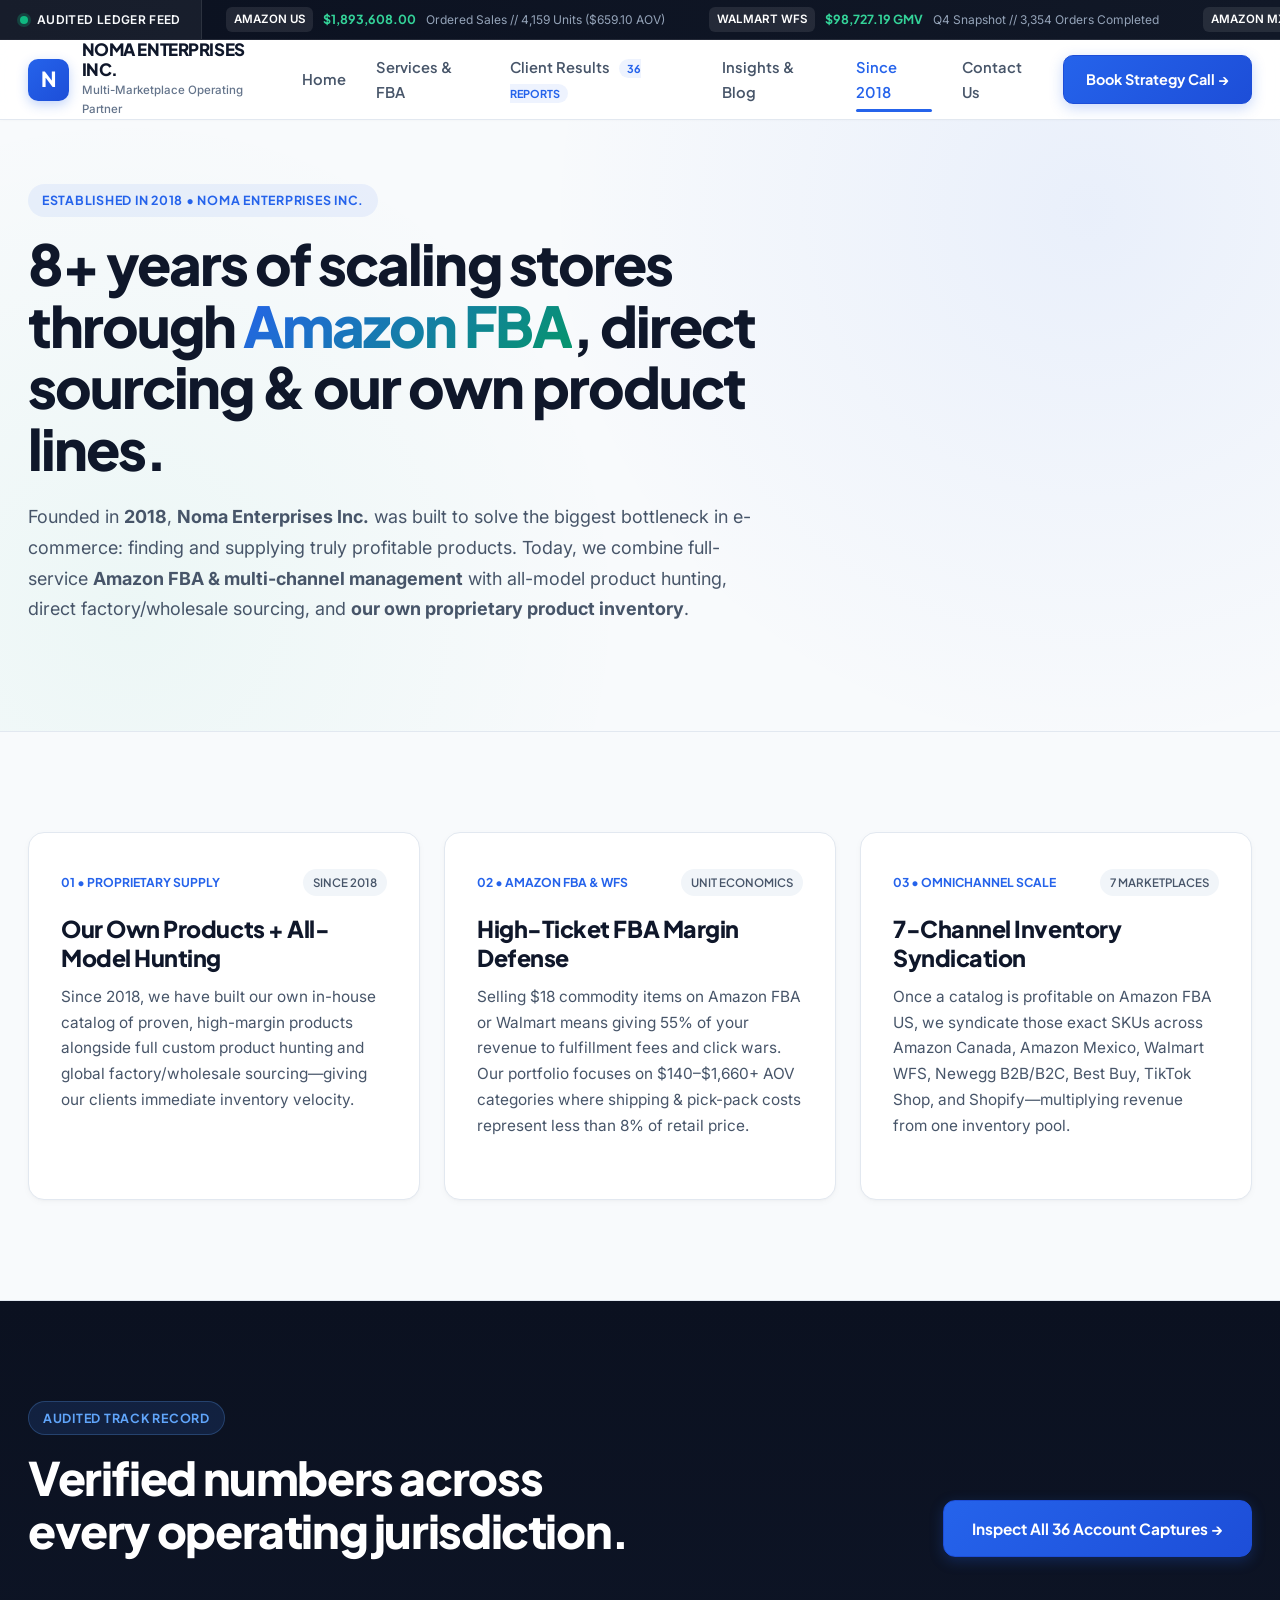
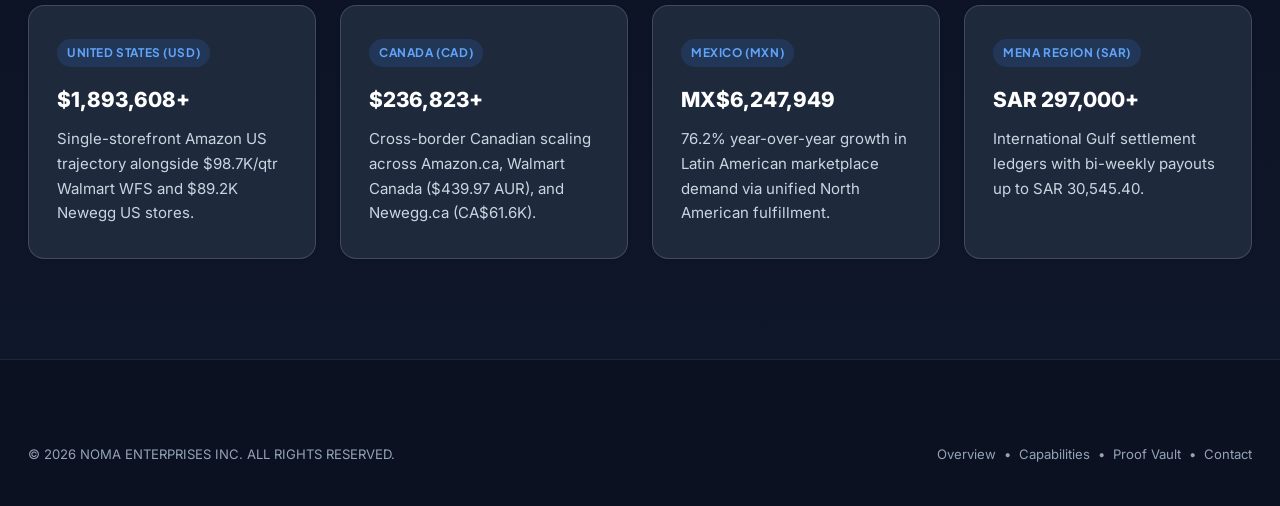
==== about.html @ 9e3e48c3 "Initial commit: Noma Enterprises Inc website (Est. 2018)" ====
<!DOCTYPE html>
<html lang="en">
<head>
  <meta charset="UTF-8" />
  <meta name="viewport" content="width=device-width, initial-scale=1.0" />
  <title>Operating Thesis &amp; Leadership — Noma Enterprises Inc.</title>
  <meta name="description" content="Learn why Noma Enterprises Inc. was built to replace unverified e-commerce marketing agencies with disciplined supply-chain, unit-economics, and multi-marketplace execution." />
  <link rel="stylesheet" href="styles.css" />
</head>
<body>

  <!-- TOP LIVE SETTLEMENT TICKER BAR -->
  <div class="ledger-topbar">
    <div class="ledger-topbar-badge">
      <span class="status-dot"></span>
      <span>AUDITED LEDGER FEED</span>
    </div>
    <div class="ticker-wrap">
      <div class="ticker-track">
        <span class="ticker-item"><span class="ticker-platform">AMAZON US</span> <span class="ticker-val">$1,893,608.00</span> <span class="ticker-meta">Ordered Sales // 4,159 Units ($659.10 AOV)</span></span>
        <span class="ticker-item"><span class="ticker-platform">WALMART WFS</span> <span class="ticker-val">$98,727.19 GMV</span> <span class="ticker-meta">Q4 Snapshot // 3,354 Orders Completed</span></span>
        <span class="ticker-item"><span class="ticker-platform">AMAZON MX</span> <span class="ticker-val">MX$6,247,949.50</span> <span class="ticker-meta">FY 2024 // +76.2% YoY Expansion</span></span>
        <span class="ticker-item"><span class="ticker-platform">NEWEGG US</span> <span class="ticker-val">$89,293.62</span> <span class="ticker-meta">100% Non-Promo Organic // $647.06 AOV</span></span>
      </div>
    </div>
  </div>

  <!-- SITE HEADER -->
  <header class="site-header">
    <div class="header-inner">
      <a href="index.html" class="brand-logo">
        <div class="brand-mark">N</div>
        <div class="brand-text">
          <span class="brand-name">NOMA ENTERPRISES INC.</span>
          <span class="brand-sub">Multi-Marketplace Operating Partner</span>
        </div>
      </a>

      <nav class="main-nav" id="mainNav">
        <a href="index.html" class="nav-link">Home</a>
        <a href="services.html" class="nav-link">Services &amp; FBA</a>
        <a href="portfolio.html" class="nav-link">Client Results <span class="nav-badge">36 REPORTS</span></a>
        <a href="blog.html" class="nav-link">Insights &amp; Blog</a>
        <a href="about.html" class="nav-link active">Since 2018</a>
        <a href="contact.html" class="nav-link">Contact Us</a>
      </nav>

      <div class="header-actions">
        <a href="contact.html" class="btn btn-klein">Book Strategy Call →</a>
        <button class="mobile-menu-btn" id="mobileMenuBtn" aria-label="Toggle Menu">☰</button>
      </div>
    </div>
  </header>

  <!-- HERO -->
  <section class="hero-section" style="padding: 64px 0 72px;">
    <div class="container">
      <div class="section-index">Established in 2018 • Noma Enterprises Inc.</div>
      <h1 class="hero-title" style="max-width: 19ch;">
        8+ years of scaling stores through <em>Amazon FBA</em>, direct sourcing &amp; our own product lines.
      </h1>
      <p class="hero-lead" style="max-width: 68ch;">
        Founded in <strong>2018</strong>, <strong>Noma Enterprises Inc.</strong> was built to solve the biggest bottleneck in e-commerce: finding and supplying truly profitable products. Today, we combine full-service <strong>Amazon FBA &amp; multi-channel management</strong> with all-model product hunting, direct factory/wholesale sourcing, and <strong>our own proprietary product inventory</strong>.
      </p>
    </div>
  </section>

  <!-- 3 PILLARS OF THE NOMA THESIS -->
  <section class="section-pad" style="border-bottom: 1px solid var(--border-light);">
    <div class="container">
      <div class="services-matrix">
        <div class="service-cell">
          <div>
            <div class="service-num"><span>01 • PROPRIETARY SUPPLY</span><span class="service-tag">SINCE 2018</span></div>
            <h3 class="service-title">Our Own Products + All-Model Hunting</h3>
            <p class="service-desc">
              Since 2018, we have built our own in-house catalog of proven, high-margin products alongside full custom product hunting and global factory/wholesale sourcing—giving our clients immediate inventory velocity.
            </p>
          </div>
        </div>

        <div class="service-cell">
          <div>
            <div class="service-num"><span>02 • AMAZON FBA &amp; WFS</span><span class="service-tag">UNIT ECONOMICS</span></div>
            <h3 class="service-title">High-Ticket FBA Margin Defense</h3>
            <p class="service-desc">
              Selling $18 commodity items on Amazon FBA or Walmart means giving 55% of your revenue to fulfillment fees and click wars. Our portfolio focuses on $140–$1,660+ AOV categories where shipping &amp; pick-pack costs represent less than 8% of retail price.
            </p>
          </div>
        </div>

        <div class="service-cell">
          <div>
            <div class="service-num"><span>03 • OMNICHANNEL SCALE</span><span class="service-tag">7 MARKETPLACES</span></div>
            <h3 class="service-title">7-Channel Inventory Syndication</h3>
            <p class="service-desc">
              Once a catalog is profitable on Amazon FBA US, we syndicate those exact SKUs across Amazon Canada, Amazon Mexico, Walmart WFS, Newegg B2B/B2C, Best Buy, TikTok Shop, and Shopify—multiplying revenue from one inventory pool.
            </p>
          </div>
        </div>
      </div>
    </div>
  </section>

  <!-- GLOBAL FOOTPRINT NUMBERS -->
  <section class="section-pad theme-dark">
    <div class="container">
      <div class="section-header-split">
        <div>
          <div class="section-index">AUDITED TRACK RECORD</div>
          <h2 class="section-title">Verified numbers across<br />every operating jurisdiction.</h2>
        </div>
        <div>
          <a href="portfolio.html" class="btn btn-klein btn-lg">Inspect All 36 Account Captures →</a>
        </div>
      </div>

      <div class="protocol-grid">
        <div class="protocol-step" style="background:var(--bg-obsidian-card); border-color:var(--border-dark-strong);">
          <span class="protocol-phase">UNITED STATES (USD)</span>
          <h3 class="protocol-title" style="color:#fff; font-family:var(--font-mono);">$1,893,608+</h3>
          <p class="protocol-text" style="color:var(--ink-on-dark-secondary);">
            Single-storefront Amazon US trajectory alongside $98.7K/qtr Walmart WFS and $89.2K Newegg US stores.
          </p>
        </div>

        <div class="protocol-step" style="background:var(--bg-obsidian-card); border-color:var(--border-dark-strong);">
          <span class="protocol-phase">CANADA (CAD)</span>
          <h3 class="protocol-title" style="color:#fff; font-family:var(--font-mono);">$236,823+</h3>
          <p class="protocol-text" style="color:var(--ink-on-dark-secondary);">
            Cross-border Canadian scaling across Amazon.ca, Walmart Canada ($439.97 AUR), and Newegg.ca (CA$61.6K).
          </p>
        </div>

        <div class="protocol-step" style="background:var(--bg-obsidian-card); border-color:var(--border-dark-strong);">
          <span class="protocol-phase">MEXICO (MXN)</span>
          <h3 class="protocol-title" style="color:#fff; font-family:var(--font-mono);">MX$6,247,949</h3>
          <p class="protocol-text" style="color:var(--ink-on-dark-secondary);">
            76.2% year-over-year growth in Latin American marketplace demand via unified North American fulfillment.
          </p>
        </div>

        <div class="protocol-step" style="background:var(--bg-obsidian-card); border-color:var(--border-dark-strong);">
          <span class="protocol-phase">MENA REGION (SAR)</span>
          <h3 class="protocol-title" style="color:#fff; font-family:var(--font-mono);">SAR 297,000+</h3>
          <p class="protocol-text" style="color:var(--ink-on-dark-secondary);">
            International Gulf settlement ledgers with bi-weekly payouts up to SAR 30,545.40.
          </p>
        </div>
      </div>
    </div>
  </section>

  <!-- FOOTER -->
  <footer class="site-footer">
    <div class="container">
      <div class="footer-bottom" style="padding-top:0; border-top:none;">
        <span>© 2026 NOMA ENTERPRISES INC. ALL RIGHTS RESERVED.</span>
        <span><a href="index.html">Overview</a> &nbsp;•&nbsp; <a href="services.html">Capabilities</a> &nbsp;•&nbsp; <a href="portfolio.html">Proof Vault</a> &nbsp;•&nbsp; <a href="contact.html">Contact</a></span>
      </div>
    </div>
  </footer>

  <script src="script.js"></script>
</body>
</html>
---- styles.css ----
/* ============================================================================
   NOMA ENTERPRISES INC. — MODERN EXECUTIVE FINTECH & COMMERCE DESIGN SYSTEM
   Typography: Plus Jakarta Sans + Inter (Zero old-style serif, ultra-clean)
   Aesthetic: Crisp Daylight Alabaster (#F8FAFC), Deep Executive Navy (#0B1120),
              Royal Blue (#2563EB), & Emerald Growth (#059669)
   ============================================================================ */

@import url('https://fonts.googleapis.com/css2?family=Inter:wght@400;500;600;700&family=Plus+Jakarta+Sans:wght@500;600;700;800&display=swap');

:root {
  /* Clean Executive Light Surfaces */
  --bg-page: #F8FAFC;
  --bg-subtle: #F1F5F9;
  --bg-card: #FFFFFF;
  --border-subtle: #E2E8F0;
  --border-strong: #CBD5E1;

  /* Deep Executive Navy Surfaces */
  --bg-navy: #0B1120;
  --bg-navy-elevated: #111827;
  --bg-navy-card: #1E293B;
  --border-navy: rgba(255, 255, 255, 0.09);
  --border-navy-strong: rgba(255, 255, 255, 0.16);

  /* Crisp Typography Colors */
  --text-main: #0F172A;
  --text-body: #475569;
  --text-muted: #64748B;
  --text-white: #FFFFFF;
  --text-on-navy: #CBD5E1;
  --text-on-navy-muted: #94A3B8;

  /* Brand & Financial Accents */
  --brand-primary: #2563EB;
  --brand-primary-hover: #1D4ED8;
  --brand-primary-soft: rgba(37, 99, 235, 0.08);
  --brand-emerald: #059669;
  --brand-emerald-bright: #10B981;
  --brand-emerald-soft: rgba(16, 185, 129, 0.12);
  --brand-amber: #D97706;

  /* Modern Sans-Serif Font Stack (Clean, Corporate, Attractive) */
  --font-display: 'Plus Jakarta Sans', -apple-system, BlinkMacSystemFont, 'Segoe UI', sans-serif;
  --font-sans: 'Inter', -apple-system, BlinkMacSystemFont, 'Segoe UI', sans-serif;
  --font-num: 'Plus Jakarta Sans', sans-serif;

  /* Alias legacy variables so any inline styles look clean */
  --font-serif: var(--font-display);
  --font-mono: var(--font-sans);
  --bg-paper: var(--bg-page);
  --bg-paper-elevated: var(--bg-subtle);
  --bg-card-light: var(--bg-card);
  --border-light: var(--border-subtle);
  --border-light-strong: var(--border-strong);
  --bg-obsidian: var(--bg-navy);
  --bg-obsidian-elevated: var(--bg-navy-elevated);
  --bg-obsidian-card: var(--bg-navy-card);
  --border-dark: var(--border-navy);
  --border-dark-strong: var(--border-navy-strong);
  --ink-primary: var(--text-main);
  --ink-secondary: var(--text-body);
  --ink-muted: var(--text-muted);
  --ink-on-dark: var(--text-white);
  --ink-on-dark-secondary: var(--text-on-navy);
  --ink-on-dark-muted: var(--text-on-navy-muted);
  --accent-klein: var(--brand-primary);
  --accent-copper: var(--brand-primary);
  --accent-copper-light: #60A5FA;
  --accent-emerald: var(--brand-emerald);
  --accent-emerald-bright: var(--brand-emerald-bright);

  /* Layout & Soft Radii */
  --container-max: 1320px;
  --header-height: 80px;
  --radius-xs: 8px;
  --radius-sm: 12px;
  --radius-md: 16px;
  --radius-lg: 24px;
  --radius-pill: 9999px;

  /* Refined Shadows */
  --shadow-sm: 0 2px 8px -2px rgba(15, 23, 42, 0.05), 0 1px 3px -1px rgba(15, 23, 42, 0.04);
  --shadow-md: 0 12px 32px -8px rgba(15, 23, 42, 0.08), 0 4px 12px -4px rgba(15, 23, 42, 0.04);
  --shadow-lg: 0 24px 48px -12px rgba(15, 23, 42, 0.14);
  --shadow-blue: 0 10px 25px -5px rgba(37, 99, 235, 0.35);

  --ease-out: cubic-bezier(0.16, 1, 0.3, 1);
}

/* Reset & Base */
*, *::before, *::after {
  box-sizing: border-box;
  margin: 0;
  padding: 0;
}

html {
  scroll-behavior: smooth;
  font-size: 16px;
  -webkit-font-smoothing: antialiased;
  -moz-osx-font-smoothing: grayscale;
}

body {
  font-family: var(--font-sans);
  background-color: var(--bg-page);
  color: var(--text-main);
  line-height: 1.65;
  overflow-x: hidden;
}

::selection {
  background: var(--brand-primary);
  color: #FFFFFF;
}

img {
  max-width: 100%;
  height: auto;
  display: block;
}

a {
  color: inherit;
  text-decoration: none;
  transition: all 0.2s ease;
}

button, input, select, textarea {
  font-family: inherit;
  font-size: inherit;
  color: inherit;
  background: none;
  border: none;
}

button {
  cursor: pointer;
}

/* ============================================================================
   CLEAN TYPOGRAPHY & SECTION HEADERS
   ============================================================================ */

.container {
  max-width: var(--container-max);
  margin: 0 auto;
  padding: 0 28px;
}

@media (max-width: 768px) {
  .container {
    padding: 0 20px;
  }
}

.mono-tag {
  font-family: var(--font-display);
  font-size: 0.76rem;
  font-weight: 700;
  text-transform: uppercase;
  letter-spacing: 0.06em;
  display: inline-flex;
  align-items: center;
  gap: 8px;
}

.mono-num {
  font-family: var(--font-display);
  font-variant-numeric: tabular-nums;
  font-weight: 700;
}

.serif-italic {
  font-family: var(--font-display);
  font-style: normal;
  font-weight: 800;
  background: linear-gradient(135deg, #60A5FA 0%, #34D399 100%);
  -webkit-background-clip: text;
  -webkit-text-fill-color: transparent;
}

.section-index {
  font-family: var(--font-display);
  font-size: 0.78rem;
  font-weight: 700;
  letter-spacing: 0.06em;
  text-transform: uppercase;
  color: var(--brand-primary);
  background: var(--brand-primary-soft);
  padding: 6px 14px;
  border-radius: var(--radius-pill);
  display: inline-flex;
  align-items: center;
  gap: 8px;
  margin-bottom: 16px;
}

.theme-dark .section-index {
  color: #60A5FA;
  background: rgba(59, 130, 246, 0.14);
  border: 1px solid rgba(96, 165, 250, 0.25);
}

.section-title {
  font-family: var(--font-display);
  font-size: clamp(2.1rem, 3.6vw, 3.1rem);
  font-weight: 800;
  line-height: 1.15;
  letter-spacing: -0.03em;
  color: var(--text-main);
}

.theme-dark .section-title {
  color: #FFFFFF;
}

.section-subtitle {
  font-size: 1.05rem;
  color: var(--text-body);
  max-width: 58ch;
  line-height: 1.7;
  font-weight: 400;
}

.theme-dark .section-subtitle {
  color: var(--text-on-navy);
}

/* ============================================================================
   TOP ANNOUNCEMENT & LIVE RESULTS TICKER
   ============================================================================ */

.ledger-topbar {
  background: linear-gradient(90deg, #0B1120 0%, #111827 100%);
  color: var(--text-white);
  border-bottom: 1px solid var(--border-navy);
  font-family: var(--font-sans);
  font-size: 0.78rem;
  height: 40px;
  display: flex;
  align-items: center;
  overflow: hidden;
  position: relative;
  z-index: 1001;
}

.ledger-topbar-badge {
  background: rgba(255, 255, 255, 0.05);
  padding: 0 20px;
  height: 100%;
  display: flex;
  align-items: center;
  gap: 9px;
  border-right: 1px solid var(--border-navy);
  white-space: nowrap;
  z-index: 2;
  font-weight: 600;
  font-size: 0.75rem;
  letter-spacing: 0.03em;
  color: #F8FAFC;
}

.status-dot {
  width: 8px;
  height: 8px;
  border-radius: 50%;
  background-color: var(--brand-emerald-bright);
  box-shadow: 0 0 0 3px rgba(16, 185, 129, 0.25);
  animation: pulseDot 2.2s infinite ease-in-out;
}

@keyframes pulseDot {
  0%, 100% { opacity: 1; transform: scale(1); }
  50% { opacity: 0.6; transform: scale(0.92); }
}

.ticker-wrap {
  flex: 1;
  overflow: hidden;
  position: relative;
}

.ticker-track {
  display: flex;
  align-items: center;
  gap: 44px;
  width: max-content;
  animation: tickerScroll 48s linear infinite;
  padding-left: 24px;
}

.ticker-track:hover {
  animation-play-state: paused;
}

@keyframes tickerScroll {
  0% { transform: translateX(0); }
  100% { transform: translateX(-50%); }
}

.ticker-item {
  display: inline-flex;
  align-items: center;
  gap: 10px;
  white-space: nowrap;
  color: var(--text-on-navy);
}

.ticker-platform {
  color: #FFFFFF;
  font-weight: 600;
  font-size: 0.72rem;
  padding: 3px 8px;
  background: rgba(255, 255, 255, 0.09);
  border-radius: 6px;
}

.ticker-val {
  color: #34D399;
  font-weight: 700;
  font-family: var(--font-display);
}

.ticker-meta {
  color: var(--text-on-navy-muted);
  font-size: 0.75rem;
}

/* ============================================================================
   NAVIGATION HEADER
   ============================================================================ */

.site-header {
  position: sticky;
  top: 0;
  z-index: 1000;
  height: var(--header-height);
  background: rgba(255, 255, 255, 0.88);
  backdrop-filter: blur(16px);
  -webkit-backdrop-filter: blur(16px);
  border-bottom: 1px solid var(--border-subtle);
  box-shadow: 0 1px 3px rgba(15, 23, 42, 0.02);
}

.header-inner {
  max-width: var(--container-max);
  margin: 0 auto;
  padding: 0 28px;
  height: 100%;
  display: flex;
  align-items: center;
  justify-content: space-between;
  gap: 24px;
}

.brand-logo {
  display: flex;
  align-items: center;
  gap: 13px;
}

.brand-mark {
  width: 42px;
  height: 42px;
  background: linear-gradient(135deg, #2563EB 0%, #1D4ED8 100%);
  color: #FFFFFF;
  display: grid;
  place-items: center;
  font-family: var(--font-display);
  font-weight: 800;
  font-size: 1.3rem;
  border-radius: 10px;
  box-shadow: 0 4px 12px rgba(37, 99, 235, 0.28);
}

.brand-text {
  display: flex;
  flex-direction: column;
}

.brand-name {
  font-family: var(--font-display);
  font-weight: 800;
  font-size: 1.06rem;
  letter-spacing: -0.025em;
  line-height: 1.15;
  color: var(--text-main);
}

.brand-sub {
  font-family: var(--font-sans);
  font-size: 0.72rem;
  font-weight: 500;
  color: var(--text-muted);
  margin-top: 2px;
}

.main-nav {
  display: flex;
  align-items: center;
  gap: 30px;
}

.nav-link {
  font-family: var(--font-display);
  font-size: 0.92rem;
  font-weight: 600;
  color: var(--text-body);
  position: relative;
  padding: 8px 0;
}

.nav-link:hover,
.nav-link.active {
  color: var(--brand-primary);
}

.nav-link.active::after {
  content: "";
  position: absolute;
  left: 0;
  right: 0;
  bottom: 0;
  height: 2.5px;
  border-radius: 2px;
  background: var(--brand-primary);
}

.nav-badge {
  font-family: var(--font-display);
  font-size: 0.68rem;
  background: var(--brand-primary-soft);
  color: var(--brand-primary);
  padding: 3px 8px;
  border-radius: var(--radius-pill);
  margin-left: 6px;
  font-weight: 700;
}

.header-actions {
  display: flex;
  align-items: center;
  gap: 12px;
}

/* Polished Modern Buttons */
.btn {
  display: inline-flex;
  align-items: center;
  justify-content: center;
  gap: 10px;
  padding: 12px 22px;
  font-family: var(--font-display);
  font-size: 0.9rem;
  font-weight: 700;
  border-radius: 10px;
  transition: all 0.22s var(--ease-out);
  white-space: nowrap;
}

.btn-primary {
  background: var(--bg-navy);
  color: #FFFFFF;
  border: 1px solid var(--bg-navy);
}

.btn-primary:hover {
  background: var(--brand-primary);
  border-color: var(--brand-primary);
  transform: translateY(-1px);
  box-shadow: var(--shadow-blue);
}

.btn-klein {
  background: linear-gradient(135deg, #2563EB 0%, #1D4ED8 100%);
  color: #FFFFFF;
  border: 1px solid #1D4ED8;
  box-shadow: 0 4px 14px rgba(37, 99, 235, 0.25);
}

.btn-klein:hover {
  background: linear-gradient(135deg, #1D4ED8 0%, #1E40AF 100%);
  transform: translateY(-2px);
  box-shadow: var(--shadow-blue);
}

.btn-outline {
  background: #FFFFFF;
  color: var(--text-main);
  border: 1px solid var(--border-strong);
  box-shadow: var(--shadow-sm);
}

.btn-outline:hover {
  border-color: var(--brand-primary);
  color: var(--brand-primary);
  transform: translateY(-1px);
}

.btn-outline-dark {
  background: rgba(255, 255, 255, 0.05);
  color: #FFFFFF;
  border: 1px solid var(--border-navy-strong);
}

.btn-outline-dark:hover {
  border-color: #60A5FA;
  background: rgba(255, 255, 255, 0.1);
}

.btn-lg {
  padding: 15px 28px;
  font-size: 0.96rem;
  border-radius: 12px;
}

.mobile-menu-btn {
  display: none;
  width: 42px;
  height: 42px;
  border: 1px solid var(--border-strong);
  border-radius: 10px;
  align-items: center;
  justify-content: center;
  background: #fff;
}

@media (max-width: 1024px) {
  .main-nav {
    display: none;
  }
  .main-nav.open {
    display: flex;
    flex-direction: column;
    position: absolute;
    top: var(--header-height);
    left: 0;
    right: 0;
    background: #FFFFFF;
    border-bottom: 1px solid var(--border-strong);
    padding: 24px 28px;
    gap: 16px;
    align-items: flex-start;
    box-shadow: var(--shadow-lg);
  }
  .mobile-menu-btn {
    display: inline-flex;
  }
}

/* ============================================================================
   HERO SECTION — MODERN EXECUTIVE + POLISHED DASHBOARD SHOWCASE
   ============================================================================ */

.hero-section {
  padding: 72px 0 92px;
  background: radial-gradient(circle at 85% 15%, rgba(37, 99, 235, 0.07) 0%, transparent 45%),
              radial-gradient(circle at 10% 80%, rgba(16, 185, 129, 0.05) 0%, transparent 40%),
              var(--bg-page);
  border-bottom: 1px solid var(--border-subtle);
  position: relative;
}

.hero-grid {
  display: grid;
  grid-template-columns: 1.05fr 0.95fr;
  gap: 56px;
  align-items: center;
}

@media (max-width: 1080px) {
  .hero-grid {
    grid-template-columns: 1fr;
    gap: 48px;
  }
}

.hero-eyebrow {
  display: inline-flex;
  align-items: center;
  gap: 10px;
  padding: 6px 14px 6px 8px;
  background: #FFFFFF;
  border: 1px solid var(--border-strong);
  border-radius: var(--radius-pill);
  margin-bottom: 24px;
  font-family: var(--font-display);
  font-size: 0.78rem;
  font-weight: 700;
  color: var(--text-main);
  box-shadow: var(--shadow-sm);
}

.hero-eyebrow span.code-pill {
  background: var(--brand-primary);
  color: #FFFFFF;
  padding: 3px 10px;
  border-radius: var(--radius-pill);
  font-size: 0.7rem;
  font-weight: 700;
}

.hero-title {
  font-family: var(--font-display);
  font-size: clamp(2.5rem, 4.4vw, 3.85rem);
  font-weight: 800;
  line-height: 1.1;
  letter-spacing: -0.035em;
  color: var(--text-main);
  margin-bottom: 22px;
}

.hero-title em {
  font-style: normal;
  background: linear-gradient(135deg, #2563EB 0%, #059669 100%);
  -webkit-background-clip: text;
  -webkit-text-fill-color: transparent;
}

.hero-lead {
  font-size: 1.125rem;
  color: var(--text-body);
  line-height: 1.7;
  max-width: 56ch;
  margin-bottom: 34px;
}

.hero-cta-row {
  display: flex;
  flex-wrap: wrap;
  align-items: center;
  gap: 14px;
  margin-bottom: 42px;
}

/* Clean Rounded KPI Cards inside Hero */
.hero-kpi-grid {
  display: grid;
  grid-template-columns: repeat(3, 1fr);
  gap: 14px;
}

@media (max-width: 560px) {
  .hero-kpi-grid {
    grid-template-columns: 1fr;
  }
}

.hero-kpi-cell {
  padding: 18px 20px;
  background: #FFFFFF;
  border: 1px solid var(--border-subtle);
  border-radius: var(--radius-sm);
  box-shadow: var(--shadow-sm);
}

.hero-kpi-num {
  font-family: var(--font-display);
  font-size: clamp(1.4rem, 2.1vw, 1.8rem);
  font-weight: 800;
  color: var(--text-main);
  letter-spacing: -0.03em;
  line-height: 1.15;
}

.hero-kpi-label {
  font-size: 0.8rem;
  color: var(--text-muted);
  margin-top: 5px;
  font-weight: 500;
}

/* Hero Right: Interactive Executive Proof Console */
.proof-console {
  background: var(--bg-navy);
  color: #FFFFFF;
  border-radius: var(--radius-lg);
  border: 1px solid rgba(255, 255, 255, 0.12);
  box-shadow: 0 32px 64px -16px rgba(11, 17, 32, 0.32);
  overflow: hidden;
}

.console-topbar {
  display: flex;
  align-items: center;
  justify-content: space-between;
  padding: 14px 20px;
  background: rgba(255, 255, 255, 0.03);
  border-bottom: 1px solid var(--border-navy);
}

.console-dots {
  display: flex;
  align-items: center;
  gap: 7px;
}

.console-dots span {
  width: 10px;
  height: 10px;
  border-radius: 50%;
}

.console-dots span:nth-child(1) { background: #F87171; }
.console-dots span:nth-child(2) { background: #FBBF24; }
.console-dots span:nth-child(3) { background: #34D399; }

.console-title {
  font-family: var(--font-display);
  font-size: 0.76rem;
  font-weight: 700;
  color: var(--text-on-navy);
  letter-spacing: 0.03em;
}

.console-verified-tag {
  font-family: var(--font-display);
  font-size: 0.7rem;
  font-weight: 700;
  color: #34D399;
  background: rgba(16, 185, 129, 0.14);
  padding: 4px 10px;
  border-radius: var(--radius-pill);
  border: 1px solid rgba(52, 211, 153, 0.3);
}

.console-tabs {
  display: flex;
  gap: 6px;
  padding: 10px 16px;
  border-bottom: 1px solid var(--border-navy);
  background: #0F172A;
  overflow-x: auto;
}

.console-tab {
  padding: 8px 14px;
  font-family: var(--font-display);
  font-size: 0.76rem;
  font-weight: 700;
  color: var(--text-on-navy-muted);
  border-radius: 8px;
  white-space: nowrap;
  transition: all 0.18s ease;
}

.console-tab:hover {
  color: #FFFFFF;
  background: rgba(255, 255, 255, 0.06);
}

.console-tab.active {
  color: #FFFFFF;
  background: var(--brand-primary);
  box-shadow: 0 4px 12px rgba(37, 99, 235, 0.35);
}

.console-body {
  padding: 22px;
}

.console-metrics-bar {
  display: grid;
  grid-template-columns: repeat(3, 1fr);
  gap: 12px;
  margin-bottom: 18px;
}

.console-metric-box {
  background: rgba(255, 255, 255, 0.04);
  border: 1px solid var(--border-navy);
  padding: 14px 16px;
  border-radius: var(--radius-sm);
}

.console-metric-label {
  font-size: 0.72rem;
  font-weight: 500;
  color: var(--text-on-navy-muted);
}

.console-metric-val {
  font-family: var(--font-display);
  font-size: 1.25rem;
  font-weight: 800;
  color: #FFFFFF;
  margin-top: 4px;
}

.console-metric-val.emerald {
  color: #34D399;
}

/* Framed Dashboard Preview Container so raw screenshots look sleek & intentional */
.console-screenshot-frame {
  position: relative;
  border-radius: var(--radius-sm);
  overflow: hidden;
  border: 1px solid rgba(255, 255, 255, 0.15);
  background: #F8FAFC;
  padding: 10px;
  cursor: zoom-in;
  box-shadow: inset 0 2px 6px rgba(15, 23, 42, 0.06);
}

.console-screenshot-frame img {
  width: 100%;
  height: 265px;
  object-fit: contain;
  object-position: center;
  background: #FFFFFF;
  border-radius: 6px;
  transition: transform 0.35s var(--ease-out);
}

.console-screenshot-frame:hover img {
  transform: scale(1.015);
}

.console-zoom-hint {
  position: absolute;
  bottom: 16px;
  right: 16px;
  background: rgba(15, 23, 42, 0.88);
  color: #fff;
  font-family: var(--font-display);
  font-size: 0.74rem;
  font-weight: 600;
  padding: 7px 14px;
  border-radius: var(--radius-pill);
  border: 1px solid rgba(255, 255, 255, 0.18);
  display: flex;
  align-items: center;
  gap: 6px;
  backdrop-filter: blur(8px);
}

.console-footer {
  margin-top: 16px;
  display: flex;
  align-items: center;
  justify-content: space-between;
  font-size: 0.76rem;
  font-weight: 500;
  color: var(--text-on-navy-muted);
}

/* ============================================================================
   7-MARKETPLACE ECOSYSTEM BAR
   ============================================================================ */

.ecosystem-bar {
  background: #FFFFFF;
  border-bottom: 1px solid var(--border-subtle);
  padding: 26px 0;
}

.ecosystem-inner {
  display: flex;
  align-items: center;
  justify-content: space-between;
  gap: 24px;
  flex-wrap: wrap;
}

.ecosystem-label {
  font-family: var(--font-display);
  font-size: 0.82rem;
  color: var(--text-muted);
  font-weight: 700;
}

.ecosystem-pills {
  display: flex;
  flex-wrap: wrap;
  gap: 10px;
  align-items: center;
}

.platform-chip {
  display: inline-flex;
  align-items: center;
  gap: 9px;
  padding: 9px 16px;
  background: var(--bg-page);
  border: 1px solid var(--border-subtle);
  border-radius: var(--radius-pill);
  font-family: var(--font-display);
  font-size: 0.84rem;
  font-weight: 700;
  color: var(--text-main);
  transition: all 0.2s ease;
}

.platform-chip:hover {
  border-color: var(--brand-primary);
  background: #FFFFFF;
  transform: translateY(-2px);
  box-shadow: var(--shadow-sm);
}

.platform-chip .chip-vol {
  font-size: 0.72rem;
  font-weight: 700;
  color: var(--brand-emerald);
  background: rgba(5, 150, 105, 0.1);
  padding: 2px 8px;
  border-radius: var(--radius-pill);
}

/* ============================================================================
   VERIFIED PORTFOLIO PROOF VAULT (CLEAN FRAMED CARDS)
   ============================================================================ */

.section-pad {
  padding: 100px 0;
}

@media (max-width: 768px) {
  .section-pad {
    padding: 68px 0;
  }
}

.theme-dark {
  background: linear-gradient(180deg, #0B1120 0%, #0F172A 100%);
  color: #FFFFFF;
}

.section-header-split {
  display: flex;
  align-items: flex-end;
  justify-content: space-between;
  gap: 32px;
  margin-bottom: 48px;
  flex-wrap: wrap;
}

/* Pill Filter Bar */
.vault-filter-bar {
  display: flex;
  flex-wrap: wrap;
  gap: 10px;
  margin-bottom: 36px;
  padding-bottom: 24px;
  border-bottom: 1px solid var(--border-navy);
}

.theme-light .vault-filter-bar {
  border-bottom-color: var(--border-subtle);
}

.filter-btn {
  padding: 10px 18px;
  font-family: var(--font-display);
  font-size: 0.8rem;
  font-weight: 700;
  border-radius: var(--radius-pill);
  border: 1px solid var(--border-navy-strong);
  color: var(--text-on-navy);
  background: rgba(255, 255, 255, 0.04);
  transition: all 0.2s ease;
  display: inline-flex;
  align-items: center;
  gap: 8px;
}

.theme-light .filter-btn {
  border-color: var(--border-strong);
  color: var(--text-body);
  background: #FFFFFF;
}

.filter-btn:hover {
  border-color: #60A5FA;
  color: #FFFFFF;
  background: rgba(255, 255, 255, 0.08);
}

.theme-light .filter-btn:hover {
  border-color: var(--brand-primary);
  color: var(--brand-primary);
}

.filter-btn.active {
  background: var(--brand-primary);
  border-color: var(--brand-primary);
  color: #FFFFFF;
  box-shadow: 0 4px 14px rgba(37, 99, 235, 0.35);
}

.filter-count {
  font-size: 0.7rem;
  padding: 2px 7px;
  background: rgba(0, 0, 0, 0.22);
  border-radius: var(--radius-pill);
}

/* Portfolio Proof Cards Grid */
.proof-grid {
  display: grid;
  grid-template-columns: repeat(3, 1fr);
  gap: 24px;
}

@media (max-width: 1100px) {
  .proof-grid {
    grid-template-columns: repeat(2, 1fr);
  }
}

@media (max-width: 680px) {
  .proof-grid {
    grid-template-columns: 1fr;
  }
}

.proof-card {
  background: var(--bg-navy-card);
  border: 1px solid var(--border-navy-strong);
  border-radius: var(--radius-md);
  overflow: hidden;
  display: flex;
  flex-direction: column;
  transition: transform 0.28s var(--ease-out), border-color 0.28s ease, box-shadow 0.28s ease;
  box-shadow: 0 12px 28px -8px rgba(0, 0, 0, 0.25);
}

.theme-light .proof-card {
  background: #FFFFFF;
  border-color: var(--border-subtle);
  box-shadow: var(--shadow-md);
}

.proof-card:hover {
  transform: translateY(-5px);
  border-color: #60A5FA;
  box-shadow: 0 24px 44px -12px rgba(0, 0, 0, 0.45);
}

.theme-light .proof-card:hover {
  border-color: var(--brand-primary);
  box-shadow: var(--shadow-lg);
}

.proof-card-header {
  padding: 15px 20px;
  display: flex;
  align-items: center;
  justify-content: space-between;
  border-bottom: 1px solid var(--border-navy);
  background: rgba(255, 255, 255, 0.02);
}

.theme-light .proof-card-header {
  border-bottom-color: var(--border-subtle);
  background: var(--bg-page);
}

.proof-platform-badge {
  font-family: var(--font-display);
  font-size: 0.78rem;
  font-weight: 700;
  display: inline-flex;
  align-items: center;
  gap: 8px;
}

.platform-dot {
  width: 9px;
  height: 9px;
  border-radius: 50%;
}

.dot-amazon { background: #FF9900; }
.dot-walmart { background: #0071DC; }
.dot-newegg { background: #F7821B; }
.dot-shopify { background: #95BF47; }
.dot-tiktok { background: #FE2C55; }
.dot-bestbuy { background: #EAB308; }
.dot-shein { background: #E11D48; }

.proof-period {
  font-size: 0.75rem;
  font-weight: 500;
  color: var(--text-on-navy-muted);
}

.theme-light .proof-period {
  color: var(--text-muted);
}

/* Clean Padded Frame for Screenshots (Eliminates raw/choppy edge look) */
.proof-img-wrap {
  position: relative;
  height: 215px;
  overflow: hidden;
  background: #F1F5F9;
  padding: 12px;
  border-bottom: 1px solid var(--border-navy);
  cursor: zoom-in;
}

.theme-light .proof-img-wrap {
  border-bottom-color: var(--border-subtle);
  background: #F8FAFC;
}

.proof-img-wrap img {
  width: 100%;
  height: 100%;
  object-fit: contain;
  object-position: center;
  background: #FFFFFF;
  border-radius: 8px;
  box-shadow: 0 2px 10px rgba(15, 23, 42, 0.08);
  transition: transform 0.35s var(--ease-out);
}

.proof-card:hover .proof-img-wrap img {
  transform: scale(1.03);
}

.proof-img-overlay {
  position: absolute;
  inset: 0;
  background: linear-gradient(to top, rgba(11, 17, 32, 0.72) 0%, transparent 55%);
  opacity: 0;
  transition: opacity 0.25s ease;
  display: flex;
  align-items: flex-end;
  justify-content: flex-end;
  padding: 14px;
}

.proof-card:hover .proof-img-overlay {
  opacity: 1;
}

.proof-expand-pill {
  background: var(--brand-primary);
  color: #fff;
  font-family: var(--font-display);
  font-size: 0.73rem;
  font-weight: 700;
  padding: 6px 12px;
  border-radius: var(--radius-pill);
  box-shadow: 0 4px 12px rgba(0, 0, 0, 0.3);
}

.proof-card-body {
  padding: 20px 22px;
  flex: 1;
  display: flex;
  flex-direction: column;
  justify-content: space-between;
}

.proof-main-stat {
  font-family: var(--font-display);
  font-size: 1.65rem;
  font-weight: 800;
  color: #FFFFFF;
  letter-spacing: -0.03em;
  line-height: 1.15;
}

.theme-light .proof-main-stat {
  color: var(--text-main);
}

.proof-stat-caption {
  font-size: 0.9rem;
  font-weight: 500;
  margin-top: 6px;
  color: var(--text-on-navy);
}

.theme-light .proof-stat-caption {
  color: var(--text-body);
}

.proof-submetrics {
  margin-top: 18px;
  padding-top: 14px;
  border-top: 1px solid var(--border-navy);
  display: grid;
  grid-template-columns: 1fr 1fr;
  gap: 12px;
  font-size: 0.8rem;
}

.theme-light .proof-submetrics {
  border-top-color: var(--border-subtle);
}

.proof-submetric span {
  display: block;
  color: var(--text-on-navy-muted);
  font-size: 0.7rem;
  font-weight: 500;
  margin-bottom: 2px;
}

.theme-light .proof-submetric span {
  color: var(--text-muted);
}

.proof-submetric strong {
  font-family: var(--font-display);
  color: #34D399;
  font-weight: 700;
}

.theme-light .proof-submetric strong {
  color: var(--brand-emerald);
}

/* ============================================================================
   SERVICES & OPERATING MODELS (MODERN ELEVATED BENTO CARDS)
   ============================================================================ */

.services-matrix {
  display: grid;
  grid-template-columns: repeat(12, 1fr);
  gap: 24px;
}

.service-cell {
  grid-column: span 4;
  padding: 36px 32px;
  background: #FFFFFF;
  border: 1px solid var(--border-subtle);
  border-radius: var(--radius-md);
  box-shadow: var(--shadow-sm);
  display: flex;
  flex-direction: column;
  justify-content: space-between;
  transition: all 0.25s var(--ease-out);
  position: relative;
}

.service-cell.span-6 {
  grid-column: span 6;
}

@media (max-width: 1024px) {
  .service-cell, .service-cell.span-6 {
    grid-column: span 6;
  }
}

@media (max-width: 680px) {
  .service-cell, .service-cell.span-6 {
    grid-column: span 12;
    padding: 28px 24px;
  }
}

.service-cell:hover {
  transform: translateY(-4px);
  border-color: var(--brand-primary);
  box-shadow: var(--shadow-md);
}

.service-num {
  font-family: var(--font-display);
  font-size: 0.76rem;
  font-weight: 700;
  color: var(--brand-primary);
  margin-bottom: 18px;
  display: flex;
  align-items: center;
  justify-content: space-between;
}

.service-tag {
  font-size: 0.72rem;
  font-weight: 600;
  color: var(--text-body);
  background: var(--bg-subtle);
  padding: 4px 10px;
  border-radius: var(--radius-pill);
}

.service-title {
  font-family: var(--font-display);
  font-size: 1.45rem;
  font-weight: 800;
  line-height: 1.25;
  letter-spacing: -0.02em;
  margin-bottom: 12px;
  color: var(--text-main);
}

.service-desc {
  font-size: 0.96rem;
  color: var(--text-body);
  line-height: 1.68;
  margin-bottom: 24px;
}

.service-deliverables {
  list-style: none;
  border-top: 1px solid var(--border-subtle);
  padding-top: 18px;
  display: flex;
  flex-direction: column;
  gap: 10px;
}

.service-deliverables li {
  font-size: 0.88rem;
  font-weight: 600;
  color: var(--text-main);
  display: flex;
  align-items: flex-start;
  gap: 10px;
}

.service-deliverables li::before {
  content: "✓";
  display: inline-grid;
  place-items: center;
  min-width: 20px;
  height: 20px;
  border-radius: 50%;
  background: rgba(5, 150, 105, 0.12);
  color: var(--brand-emerald);
  font-size: 0.72rem;
  font-weight: 800;
  margin-top: 2px;
}

/* ============================================================================
   WHY NOMA ENTERPRISES VS GENERIC AGENCIES (CLEAN BENCHMARK TABLE)
   ============================================================================ */

.comparison-table-wrap {
  overflow-x: auto;
  border: 1px solid var(--border-subtle);
  border-radius: var(--radius-md);
  background: #FFFFFF;
  box-shadow: var(--shadow-md);
}

.comparison-table {
  width: 100%;
  border-collapse: collapse;
  text-align: left;
}

.comparison-table th,
.comparison-table td {
  padding: 22px 26px;
  border-bottom: 1px solid var(--border-subtle);
}

.comparison-table tr:last-child td {
  border-bottom: none;
}

.comparison-table th {
  font-family: var(--font-display);
  font-size: 0.8rem;
  font-weight: 700;
  text-transform: uppercase;
  letter-spacing: 0.04em;
  background: var(--bg-subtle);
  color: var(--text-body);
}

.comparison-table th.col-noma {
  background: var(--bg-navy);
  color: #FFFFFF;
  font-size: 0.85rem;
}

.comparison-table td.col-feature {
  font-family: var(--font-display);
  font-weight: 700;
  color: var(--text-main);
  width: 26%;
}

.comparison-table td.col-noma {
  background: rgba(37, 99, 235, 0.03);
  border-left: 1px solid var(--border-subtle);
  border-right: 1px solid var(--border-subtle);
  font-weight: 600;
  color: var(--text-main);
  width: 40%;
}

.comparison-table td.col-generic {
  color: var(--text-muted);
  font-size: 0.94rem;
}

.check-badge {
  display: inline-flex;
  align-items: center;
  justify-content: center;
  width: 22px;
  height: 22px;
  background: var(--brand-emerald);
  color: #fff;
  border-radius: 50%;
  font-size: 0.72rem;
  font-weight: 800;
  margin-right: 10px;
}

.cross-badge {
  display: inline-flex;
  align-items: center;
  justify-content: center;
  width: 22px;
  height: 22px;
  background: #E2E8F0;
  color: #64748B;
  border-radius: 50%;
  font-size: 0.72rem;
  font-weight: 800;
  margin-right: 10px;
}

/* ============================================================================
   INTERACTIVE PROFIT & SCALE ESTIMATOR
   ============================================================================ */

.calculator-box {
  background: var(--bg-navy-card);
  border: 1px solid var(--border-navy-strong);
  border-radius: var(--radius-lg);
  padding: 44px;
  display: grid;
  grid-template-columns: 1.1fr 0.9fr;
  gap: 48px;
  align-items: center;
  box-shadow: 0 24px 48px rgba(0, 0, 0, 0.25);
}

@media (max-width: 960px) {
  .calculator-box {
    grid-template-columns: 1fr;
    padding: 28px;
  }
}

.calc-control-group {
  margin-bottom: 26px;
}

.calc-label-row {
  display: flex;
  justify-content: space-between;
  align-items: center;
  margin-bottom: 12px;
  font-family: var(--font-display);
  font-size: 0.95rem;
  font-weight: 700;
}

.calc-val-pill {
  font-family: var(--font-display);
  color: #34D399;
  background: rgba(16, 185, 129, 0.14);
  border: 1px solid rgba(52, 211, 153, 0.3);
  padding: 5px 14px;
  border-radius: var(--radius-pill);
  font-weight: 800;
}

input[type="range"].calc-slider {
  width: 100%;
  -webkit-appearance: none;
  appearance: none;
  height: 8px;
  background: rgba(255, 255, 255, 0.14);
  border-radius: 999px;
  outline: none;
}

input[type="range"].calc-slider::-webkit-slider-thumb {
  -webkit-appearance: none;
  appearance: none;
  width: 22px;
  height: 22px;
  border-radius: 50%;
  background: var(--brand-primary);
  border: 3px solid #FFFFFF;
  cursor: pointer;
  box-shadow: 0 4px 12px rgba(0, 0, 0, 0.4);
}

.calc-output-panel {
  background: var(--bg-navy);
  border: 1px solid var(--border-navy-strong);
  padding: 36px;
  border-radius: var(--radius-md);
}

.calc-output-row {
  padding: 15px 0;
  border-bottom: 1px solid var(--border-navy);
  display: flex;
  justify-content: space-between;
  align-items: baseline;
}

.calc-output-row:last-of-type {
  border-bottom: none;
}

.calc-big-projection {
  font-family: var(--font-display);
  font-size: clamp(2rem, 3.2vw, 2.75rem);
  font-weight: 800;
  color: #34D399;
  letter-spacing: -0.03em;
  margin: 8px 0 18px;
}

/* ============================================================================
   4-STAGE OPERATING PROTOCOL
   ============================================================================ */

.protocol-grid {
  display: grid;
  grid-template-columns: repeat(4, 1fr);
  gap: 24px;
}

@media (max-width: 1024px) {
  .protocol-grid {
    grid-template-columns: repeat(2, 1fr);
  }
}

@media (max-width: 640px) {
  .protocol-grid {
    grid-template-columns: 1fr;
  }
}

.protocol-step {
  background: #FFFFFF;
  border: 1px solid var(--border-subtle);
  padding: 32px 28px;
  border-radius: var(--radius-md);
  box-shadow: var(--shadow-sm);
  transition: all 0.25s ease;
}

.protocol-step:hover {
  transform: translateY(-4px);
  border-color: var(--brand-primary);
  box-shadow: var(--shadow-md);
}

.protocol-phase {
  font-family: var(--font-display);
  font-size: 0.74rem;
  font-weight: 700;
  color: var(--brand-primary);
  background: var(--brand-primary-soft);
  padding: 4px 10px;
  border-radius: var(--radius-pill);
  text-transform: uppercase;
  letter-spacing: 0.05em;
  margin-bottom: 16px;
  display: inline-block;
}

.theme-dark .protocol-phase {
  color: #60A5FA;
  background: rgba(59, 130, 246, 0.15);
}

.protocol-title {
  font-family: var(--font-display);
  font-size: 1.3rem;
  font-weight: 800;
  margin-bottom: 10px;
  color: var(--text-main);
}

.protocol-text {
  font-size: 0.94rem;
  color: var(--text-body);
  line-height: 1.65;
}

/* ============================================================================
   FAQ ACCORDION
   ============================================================================ */

.faq-list {
  max-width: 920px;
  display: flex;
  flex-direction: column;
  gap: 14px;
}

.faq-item {
  background: #FFFFFF;
  border: 1px solid var(--border-subtle);
  border-radius: var(--radius-sm);
  padding: 0 24px;
  box-shadow: var(--shadow-sm);
  transition: border-color 0.2s ease;
}

.faq-item.open {
  border-color: var(--brand-primary);
}

.faq-trigger {
  width: 100%;
  padding: 22px 0;
  display: flex;
  align-items: center;
  justify-content: space-between;
  gap: 20px;
  text-align: left;
  font-family: var(--font-display);
  font-size: 1.05rem;
  font-weight: 700;
  color: var(--text-main);
}

.faq-icon {
  width: 28px;
  height: 28px;
  border-radius: 50%;
  background: var(--bg-subtle);
  display: grid;
  place-items: center;
  font-size: 1.1rem;
  color: var(--brand-primary);
  transition: transform 0.25s ease, background 0.25s ease;
}

.faq-item.open .faq-icon {
  transform: rotate(45deg);
  background: var(--brand-primary);
  color: #FFFFFF;
}

.faq-content {
  max-height: 0;
  overflow: hidden;
  transition: max-height 0.3s var(--ease-out);
}

.faq-content-inner {
  padding-bottom: 22px;
  color: var(--text-body);
  font-size: 0.96rem;
  line-height: 1.7;
}

/* ============================================================================
   LIGHTBOX MODAL FOR FULL-RESOLUTION SCREENSHOT INSPECTION
   ============================================================================ */

.lightbox-modal {
  position: fixed;
  inset: 0;
  background: rgba(11, 17, 32, 0.88);
  backdrop-filter: blur(12px);
  z-index: 9999;
  display: none;
  align-items: center;
  justify-content: center;
  padding: 28px;
}

.lightbox-modal.active {
  display: flex;
}

.lightbox-dialog {
  max-width: 1140px;
  width: 100%;
  background: var(--bg-navy-card);
  border: 1px solid var(--border-navy-strong);
  border-radius: var(--radius-md);
  overflow: hidden;
  box-shadow: 0 32px 80px rgba(0, 0, 0, 0.65);
}

.lightbox-header {
  padding: 16px 24px;
  background: var(--bg-navy);
  border-bottom: 1px solid var(--border-navy);
  display: flex;
  align-items: center;
  justify-content: space-between;
  color: #fff;
}

.lightbox-caption {
  font-family: var(--font-display);
  font-weight: 700;
  font-size: 0.9rem;
}

.lightbox-close {
  padding: 7px 14px;
  background: rgba(255, 255, 255, 0.1);
  color: #fff;
  font-family: var(--font-display);
  font-weight: 700;
  font-size: 0.78rem;
  border-radius: 8px;
}

.lightbox-close:hover {
  background: #EF4444;
}

.lightbox-body {
  background: #F8FAFC;
  padding: 20px;
  max-height: 80vh;
  overflow-y: auto;
}

.lightbox-body img {
  width: 100%;
  height: auto;
  display: block;
  border-radius: 8px;
  box-shadow: var(--shadow-md);
}

/* ============================================================================
   FOOTER
   ============================================================================ */

.site-footer {
  background: var(--bg-navy);
  color: #FFFFFF;
  padding: 84px 0 40px;
  border-top: 1px solid var(--border-navy);
}

.footer-grid {
  display: grid;
  grid-template-columns: 1.5fr 1fr 1fr 1.2fr;
  gap: 48px;
  padding-bottom: 56px;
  border-bottom: 1px solid var(--border-navy);
}

@media (max-width: 960px) {
  .footer-grid {
    grid-template-columns: 1fr 1fr;
  }
}

@media (max-width: 580px) {
  .footer-grid {
    grid-template-columns: 1fr;
  }
}

.footer-col-title {
  font-family: var(--font-display);
  font-size: 0.8rem;
  font-weight: 700;
  text-transform: uppercase;
  letter-spacing: 0.06em;
  color: #60A5FA;
  margin-bottom: 18px;
}

.footer-links {
  list-style: none;
  display: flex;
  flex-direction: column;
  gap: 12px;
}

.footer-links a {
  font-size: 0.92rem;
  color: var(--text-on-navy);
}

.footer-links a:hover {
  color: #FFFFFF;
}

.footer-bottom {
  padding-top: 32px;
  display: flex;
  align-items: center;
  justify-content: space-between;
  flex-wrap: wrap;
  gap: 16px;
  font-size: 0.82rem;
  color: var(--text-on-navy-muted);
}

/* Forms */
.form-grid {
  display: grid;
  grid-template-columns: 1fr 1fr;
  gap: 18px;
}

@media (max-width: 640px) {
  .form-grid {
    grid-template-columns: 1fr;
  }
}

.form-group {
  display: flex;
  flex-direction: column;
  gap: 7px;
}

.form-group.full {
  grid-column: 1 / -1;
}

.form-label {
  font-family: var(--font-display);
  font-size: 0.8rem;
  font-weight: 700;
  color: var(--text-main);
}

.form-input,
.form-select,
.form-textarea {
  padding: 13px 16px;
  background: var(--bg-page);
  border: 1px solid var(--border-strong);
  border-radius: 10px;
  color: var(--text-main);
  font-size: 0.95rem;
  transition: all 0.2s ease;
}

.form-input:focus,
.form-select:focus,
.form-textarea:focus {
  outline: none;
  border-color: var(--brand-primary);
  background: #FFFFFF;
  box-shadow: 0 0 0 3px rgba(37, 99, 235, 0.12);
}


/* ============================================================================
   PROPRIETARY INVENTORY & SOURCING SPOTLIGHT + REVIEWS + BLOG STYLES
   ============================================================================ */

/* Highlight Banner for Since 2018 & Own Products */
.heritage-pillar-grid {
  display: grid;
  grid-template-columns: repeat(3, 1fr);
  gap: 24px;
  margin-top: 40px;
}

@media (max-width: 960px) {
  .heritage-pillar-grid {
    grid-template-columns: 1fr;
  }
}

.heritage-card {
  background: linear-gradient(180deg, rgba(255, 255, 255, 0.06) 0%, rgba(255, 255, 255, 0.02) 100%);
  border: 1px solid var(--border-navy-strong);
  border-radius: var(--radius-md);
  padding: 32px 28px;
  position: relative;
  overflow: hidden;
  transition: transform 0.25s ease, border-color 0.25s ease;
}

.heritage-card:hover {
  transform: translateY(-4px);
  border-color: #60A5FA;
}

.heritage-card-badge {
  display: inline-flex;
  align-items: center;
  gap: 6px;
  font-family: var(--font-display);
  font-size: 0.72rem;
  font-weight: 700;
  text-transform: uppercase;
  letter-spacing: 0.05em;
  color: #34D399;
  background: rgba(16, 185, 129, 0.14);
  border: 1px solid rgba(52, 211, 153, 0.28);
  padding: 4px 12px;
  border-radius: var(--radius-pill);
  margin-bottom: 16px;
}

.heritage-card h3 {
  font-family: var(--font-display);
  font-size: 1.35rem;
  font-weight: 800;
  color: #FFFFFF;
  margin-bottom: 10px;
  line-height: 1.25;
}

.heritage-card p {
  color: var(--text-on-navy);
  font-size: 0.94rem;
  line-height: 1.65;
}

/* Client Reviews & Testimonials Grid */
.reviews-summary-bar {
  display: flex;
  align-items: center;
  justify-content: space-between;
  flex-wrap: wrap;
  gap: 20px;
  background: #FFFFFF;
  border: 1px solid var(--border-subtle);
  border-radius: var(--radius-md);
  padding: 22px 28px;
  margin-bottom: 36px;
  box-shadow: var(--shadow-sm);
}

.rating-stars {
  color: #F59E0B;
  font-size: 1.05rem;
  letter-spacing: 2px;
}

.reviews-grid {
  display: grid;
  grid-template-columns: repeat(3, 1fr);
  gap: 24px;
}

@media (max-width: 1024px) {
  .reviews-grid {
    grid-template-columns: repeat(2, 1fr);
  }
}

@media (max-width: 680px) {
  .reviews-grid {
    grid-template-columns: 1fr;
  }
}

.review-card {
  background: #FFFFFF;
  border: 1px solid var(--border-subtle);
  border-radius: var(--radius-md);
  padding: 32px 28px;
  box-shadow: var(--shadow-sm);
  display: flex;
  flex-direction: column;
  justify-content: space-between;
  transition: all 0.25s ease;
}

.review-card:hover {
  transform: translateY(-4px);
  border-color: var(--brand-primary);
  box-shadow: var(--shadow-md);
}

.review-service-pill {
  font-family: var(--font-display);
  font-size: 0.72rem;
  font-weight: 700;
  color: var(--brand-primary);
  background: var(--brand-primary-soft);
  padding: 4px 10px;
  border-radius: var(--radius-pill);
}

.review-quote {
  font-size: 0.96rem;
  color: var(--text-main);
  line-height: 1.7;
  margin: 18px 0 24px;
  font-weight: 400;
}

.review-author {
  display: flex;
  align-items: center;
  justify-content: space-between;
  padding-top: 16px;
  border-top: 1px solid var(--border-subtle);
}

.review-author-name {
  font-family: var(--font-display);
  font-weight: 800;
  font-size: 0.94rem;
  color: var(--text-main);
}

.review-author-role {
  font-size: 0.78rem;
  color: var(--text-muted);
  margin-top: 2px;
}

.review-verified {
  font-family: var(--font-display);
  font-size: 0.72rem;
  font-weight: 700;
  color: var(--brand-emerald);
  background: rgba(5, 150, 105, 0.1);
  padding: 4px 9px;
  border-radius: var(--radius-pill);
  white-space: nowrap;
}

/* Blog Cards & Article Layout (SEO Organic Traffic Hub) */
.blog-grid {
  display: grid;
  grid-template-columns: repeat(2, 1fr);
  gap: 32px;
}

@media (max-width: 820px) {
  .blog-grid {
    grid-template-columns: 1fr;
  }
}

.blog-card {
  background: #FFFFFF;
  border: 1px solid var(--border-subtle);
  border-radius: var(--radius-md);
  overflow: hidden;
  box-shadow: var(--shadow-sm);
  display: flex;
  flex-direction: column;
  transition: all 0.25s ease;
}

.blog-card:hover {
  transform: translateY(-5px);
  border-color: var(--brand-primary);
  box-shadow: var(--shadow-lg);
}

.blog-card-thumb {
  height: 240px;
  background: #F1F5F9;
  padding: 16px;
  border-bottom: 1px solid var(--border-subtle);
  position: relative;
  overflow: hidden;
}

.blog-card-thumb img {
  width: 100%;
  height: 100%;
  object-fit: contain;
  background: #FFFFFF;
  border-radius: 8px;
  box-shadow: var(--shadow-sm);
}

.blog-card-body {
  padding: 28px 30px;
  flex: 1;
  display: flex;
  flex-direction: column;
  justify-content: space-between;
}

.blog-meta-row {
  display: flex;
  align-items: center;
  gap: 12px;
  font-size: 0.78rem;
  color: var(--text-muted);
  margin-bottom: 12px;
  flex-wrap: wrap;
}

.blog-category-badge {
  font-family: var(--font-display);
  font-weight: 700;
  font-size: 0.72rem;
  text-transform: uppercase;
  letter-spacing: 0.04em;
  color: var(--brand-primary);
  background: var(--brand-primary-soft);
  padding: 4px 10px;
  border-radius: var(--radius-pill);
}

.blog-card-title {
  font-family: var(--font-display);
  font-size: 1.4rem;
  font-weight: 800;
  line-height: 1.3;
  color: var(--text-main);
  margin-bottom: 12px;
}

.blog-card:hover .blog-card-title {
  color: var(--brand-primary);
}

.blog-card-excerpt {
  font-size: 0.95rem;
  color: var(--text-body);
  line-height: 1.65;
  margin-bottom: 22px;
}

/* Long-Form SEO Blog Article Styles */
.article-container {
  max-width: 820px;
  margin: 0 auto;
  padding: 0 24px;
}

.article-body {
  font-size: 1.0625rem;
  line-height: 1.8;
  color: var(--text-body);
}

.article-body h2 {
  font-family: var(--font-display);
  font-size: 1.75rem;
  font-weight: 800;
  color: var(--text-main);
  margin: 44px 0 16px;
  letter-spacing: -0.02em;
  line-height: 1.25;
}

.article-body h3 {
  font-family: var(--font-display);
  font-size: 1.3rem;
  font-weight: 700;
  color: var(--text-main);
  margin: 32px 0 12px;
}

.article-body p {
  margin-bottom: 22px;
}

.article-body ul, .article-body ol {
  margin: 0 0 26px 24px;
}

.article-body li {
  margin-bottom: 10px;
}

.article-callout {
  background: #FFFFFF;
  border-left: 4px solid var(--brand-primary);
  border-top: 1px solid var(--border-subtle);
  border-right: 1px solid var(--border-subtle);
  border-bottom: 1px solid var(--border-subtle);
  padding: 24px 28px;
  border-radius: 0 var(--radius-sm) var(--radius-sm) 0;
  margin: 32px 0;
  box-shadow: var(--shadow-sm);
}

.article-proof-figure {
  background: #FFFFFF;
  border: 1px solid var(--border-subtle);
  border-radius: var(--radius-md);
  padding: 18px;
  margin: 36px 0;
  box-shadow: var(--shadow-md);
}

.article-proof-figure figcaption {
  font-size: 0.84rem;
  color: var(--text-muted);
  margin-top: 12px;
  text-align: center;
  font-weight: 500;
}


/* ============================================================================
   CONTACT DETAILS CARDS & TWO-COLUMN INTAKE ALIGNMENT
   ============================================================================ */

.contact-split-grid {
  display: grid;
  grid-template-columns: 1fr 1.12fr;
  gap: 52px;
  align-items: start;
}

@media (max-width: 1024px) {
  .contact-split-grid {
    grid-template-columns: 1fr;
    gap: 40px;
  }
}

.contact-info-cards {
  display: flex;
  flex-direction: column;
  gap: 14px;
  margin-top: 24px;
}

.contact-info-card {
  display: flex;
  align-items: flex-start;
  gap: 16px;
  background: #FFFFFF;
  border: 1px solid var(--border-subtle);
  border-radius: var(--radius-sm);
  padding: 18px 22px;
  box-shadow: var(--shadow-sm);
  transition: border-color 0.2s ease, transform 0.2s ease;
}

.contact-info-card:hover {
  border-color: var(--brand-primary);
  transform: translateY(-2px);
}

.contact-info-icon {
  width: 42px;
  height: 42px;
  min-width: 42px;
  border-radius: 10px;
  background: var(--brand-primary-soft);
  color: var(--brand-primary);
  display: grid;
  place-items: center;
  font-size: 1.1rem;
  font-weight: 700;
}

.contact-info-label {
  font-family: var(--font-display);
  font-size: 0.72rem;
  font-weight: 700;
  text-transform: uppercase;
  letter-spacing: 0.06em;
  color: var(--text-muted);
  margin-bottom: 3px;
}

.contact-info-value {
  font-family: var(--font-display);
  font-size: 1rem;
  font-weight: 800;
  color: var(--text-main);
  line-height: 1.35;
  word-break: break-word;
}

.contact-info-sub {
  font-size: 0.84rem;
  color: var(--text-body);
  margin-top: 2px;
}
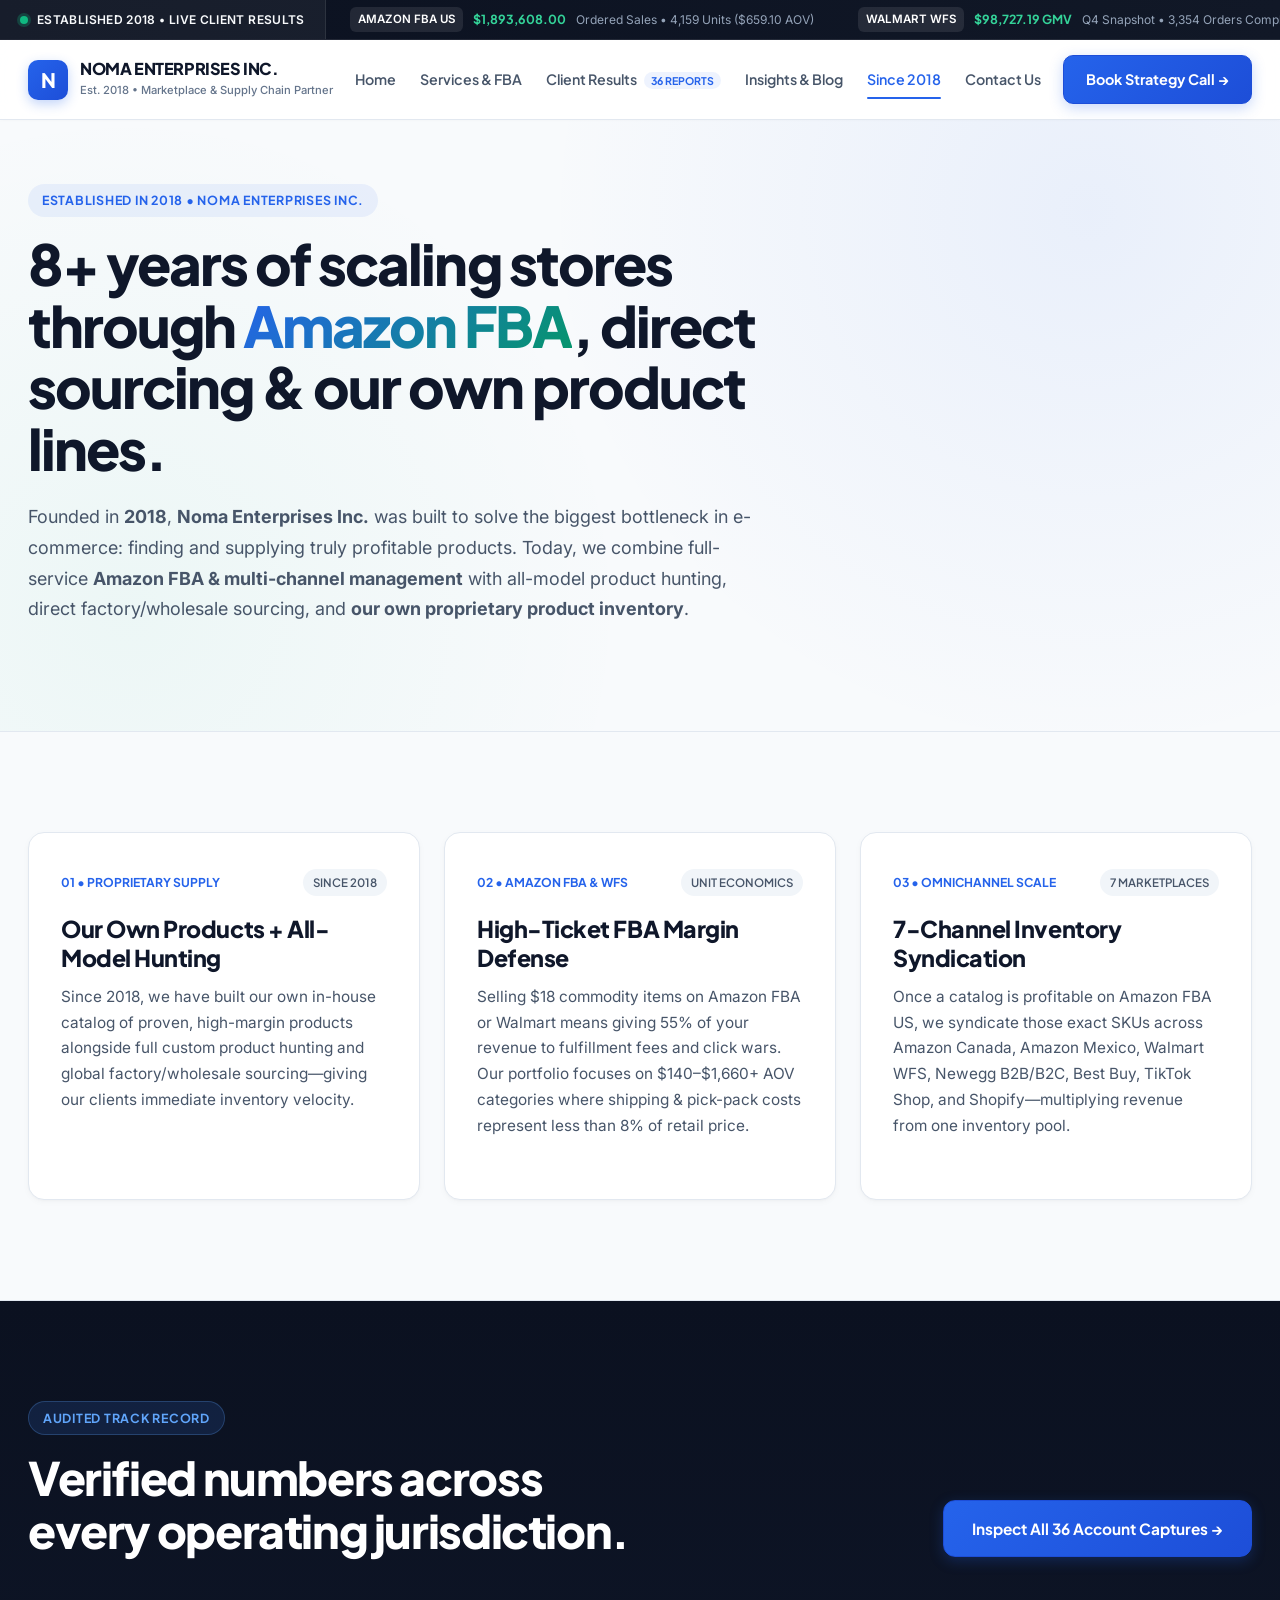
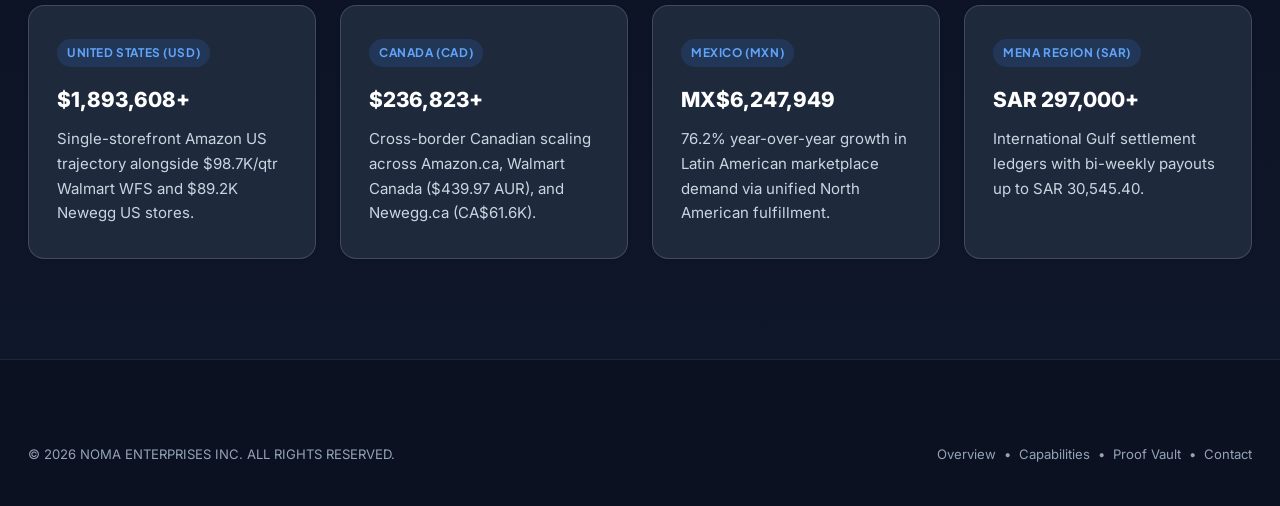
==== commit 28fd051d: "Standardize static header across all pages and add instant hero value checklist" ====
--- a/about.html
+++ b/about.html
@@ -13,14 +13,14 @@
   <div class="ledger-topbar">
     <div class="ledger-topbar-badge">
       <span class="status-dot"></span>
-      <span>AUDITED LEDGER FEED</span>
+      <span>ESTABLISHED 2018 • LIVE CLIENT RESULTS</span>
     </div>
     <div class="ticker-wrap">
       <div class="ticker-track">
-        <span class="ticker-item"><span class="ticker-platform">AMAZON US</span> <span class="ticker-val">$1,893,608.00</span> <span class="ticker-meta">Ordered Sales // 4,159 Units ($659.10 AOV)</span></span>
-        <span class="ticker-item"><span class="ticker-platform">WALMART WFS</span> <span class="ticker-val">$98,727.19 GMV</span> <span class="ticker-meta">Q4 Snapshot // 3,354 Orders Completed</span></span>
-        <span class="ticker-item"><span class="ticker-platform">AMAZON MX</span> <span class="ticker-val">MX$6,247,949.50</span> <span class="ticker-meta">FY 2024 // +76.2% YoY Expansion</span></span>
-        <span class="ticker-item"><span class="ticker-platform">NEWEGG US</span> <span class="ticker-val">$89,293.62</span> <span class="ticker-meta">100% Non-Promo Organic // $647.06 AOV</span></span>
+        <span class="ticker-item"><span class="ticker-platform">AMAZON FBA US</span> <span class="ticker-val">$1,893,608.00</span> <span class="ticker-meta">Ordered Sales • 4,159 Units ($659.10 AOV)</span></span>
+        <span class="ticker-item"><span class="ticker-platform">WALMART WFS</span> <span class="ticker-val">$98,727.19 GMV</span> <span class="ticker-meta">Q4 Snapshot • 3,354 Orders Completed</span></span>
+        <span class="ticker-item"><span class="ticker-platform">AMAZON MX</span> <span class="ticker-val">MX$6,247,949.50</span> <span class="ticker-meta">FY 2024 • +76.2% YoY Expansion</span></span>
+        <span class="ticker-item"><span class="ticker-platform">NEWEGG US</span> <span class="ticker-val">$89,293.62</span> <span class="ticker-meta">100% Organic Sales • $647.06 AOV</span></span>
       </div>
     </div>
   </div>
@@ -32,7 +32,7 @@
         <div class="brand-mark">N</div>
         <div class="brand-text">
           <span class="brand-name">NOMA ENTERPRISES INC.</span>
-          <span class="brand-sub">Multi-Marketplace Operating Partner</span>
+          <span class="brand-sub">Est. 2018 • Marketplace &amp; Supply Chain Partner</span>
         </div>
       </a>
 
--- a/styles.css
+++ b/styles.css
@@ -351,38 +351,41 @@
   display: flex;
   align-items: center;
   justify-content: space-between;
-  gap: 24px;
+  gap: 20px;
 }
 
 .brand-logo {
   display: flex;
   align-items: center;
-  gap: 13px;
+  gap: 12px;
+  flex-shrink: 0;
 }
 
 .brand-mark {
-  width: 42px;
-  height: 42px;
+  width: 40px;
+  height: 40px;
   background: linear-gradient(135deg, #2563EB 0%, #1D4ED8 100%);
   color: #FFFFFF;
   display: grid;
   place-items: center;
   font-family: var(--font-display);
   font-weight: 800;
-  font-size: 1.3rem;
+  font-size: 1.25rem;
   border-radius: 10px;
   box-shadow: 0 4px 12px rgba(37, 99, 235, 0.28);
+  flex-shrink: 0;
 }
 
 .brand-text {
   display: flex;
   flex-direction: column;
+  white-space: nowrap;
 }
 
 .brand-name {
   font-family: var(--font-display);
   font-weight: 800;
-  font-size: 1.06rem;
+  font-size: 1.02rem;
   letter-spacing: -0.025em;
   line-height: 1.15;
   color: var(--text-main);
@@ -390,7 +393,7 @@
 
 .brand-sub {
   font-family: var(--font-sans);
-  font-size: 0.72rem;
+  font-size: 0.7rem;
   font-weight: 500;
   color: var(--text-muted);
   margin-top: 2px;
@@ -399,16 +402,19 @@
 .main-nav {
   display: flex;
   align-items: center;
-  gap: 30px;
+  justify-content: center;
+  gap: 24px;
+  flex: 1;
 }
 
 .nav-link {
   font-family: var(--font-display);
-  font-size: 0.92rem;
+  font-size: 0.89rem;
   font-weight: 600;
   color: var(--text-body);
   position: relative;
   padding: 8px 0;
+  white-space: nowrap;
 }
 
 .nav-link:hover,
@@ -429,19 +435,21 @@
 
 .nav-badge {
   font-family: var(--font-display);
-  font-size: 0.68rem;
+  font-size: 0.66rem;
   background: var(--brand-primary-soft);
   color: var(--brand-primary);
-  padding: 3px 8px;
+  padding: 2px 7px;
   border-radius: var(--radius-pill);
-  margin-left: 6px;
-  font-weight: 700;
+  margin-left: 5px;
+  font-weight: 700;
+  vertical-align: middle;
 }
 
 .header-actions {
   display: flex;
   align-items: center;
-  gap: 12px;
+  gap: 10px;
+  flex-shrink: 0;
 }
 
 /* Polished Modern Buttons */
@@ -2279,3 +2287,50 @@
   color: var(--text-body);
   margin-top: 2px;
 }
+
+
+/* ============================================================================
+   HERO VALUE PROPOSITION CHECKLIST & QUICK-SCAN CLARITY BAR
+   ============================================================================ */
+
+.hero-offer-list {
+  display: grid;
+  grid-template-columns: 1fr 1fr;
+  gap: 10px 18px;
+  margin-bottom: 28px;
+  list-style: none;
+}
+
+@media (max-width: 640px) {
+  .hero-offer-list {
+    grid-template-columns: 1fr;
+  }
+}
+
+.hero-offer-list li {
+  display: flex;
+  align-items: center;
+  gap: 10px;
+  font-family: var(--font-display);
+  font-size: 0.92rem;
+  font-weight: 700;
+  color: var(--text-main);
+  background: #FFFFFF;
+  border: 1px solid var(--border-subtle);
+  padding: 10px 14px;
+  border-radius: 10px;
+  box-shadow: var(--shadow-sm);
+}
+
+.hero-offer-list li span.offer-check {
+  width: 22px;
+  height: 22px;
+  min-width: 22px;
+  border-radius: 50%;
+  background: rgba(5, 150, 105, 0.12);
+  color: var(--brand-emerald);
+  display: grid;
+  place-items: center;
+  font-size: 0.75rem;
+  font-weight: 800;
+}
